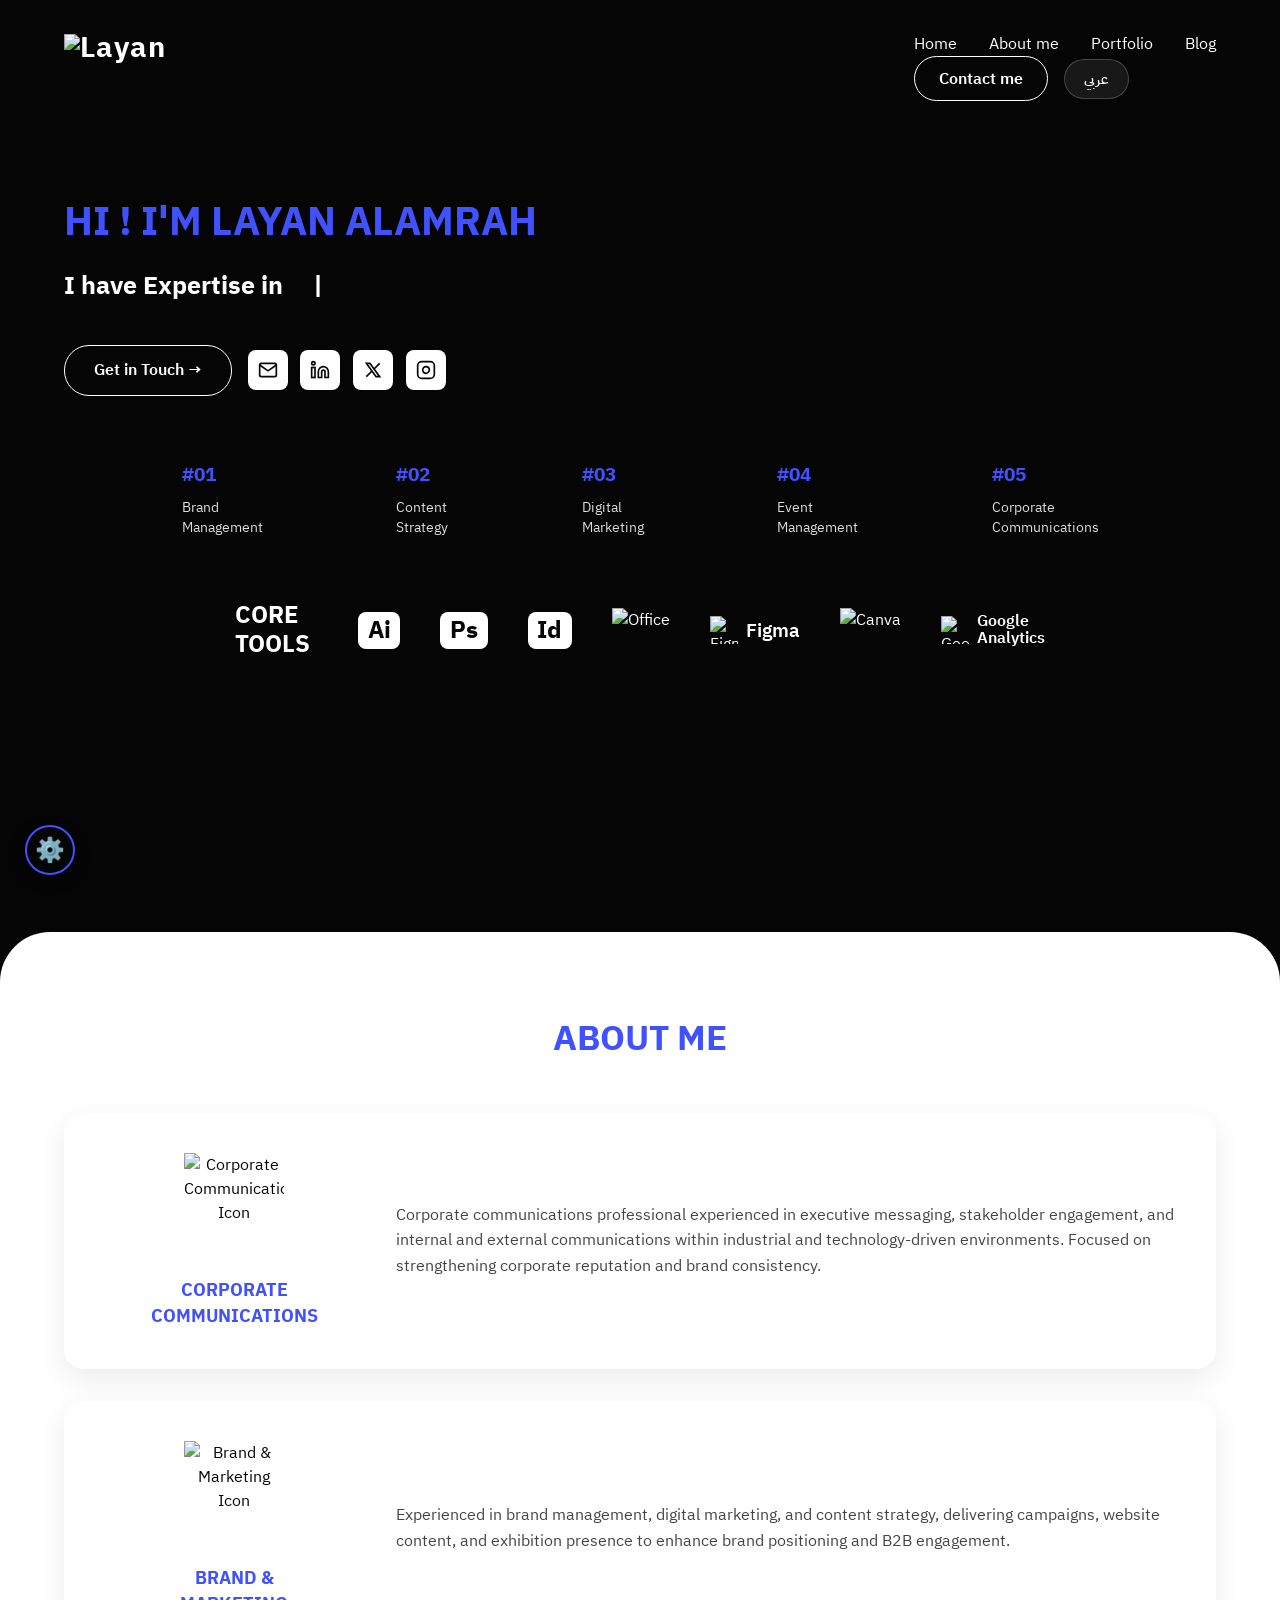
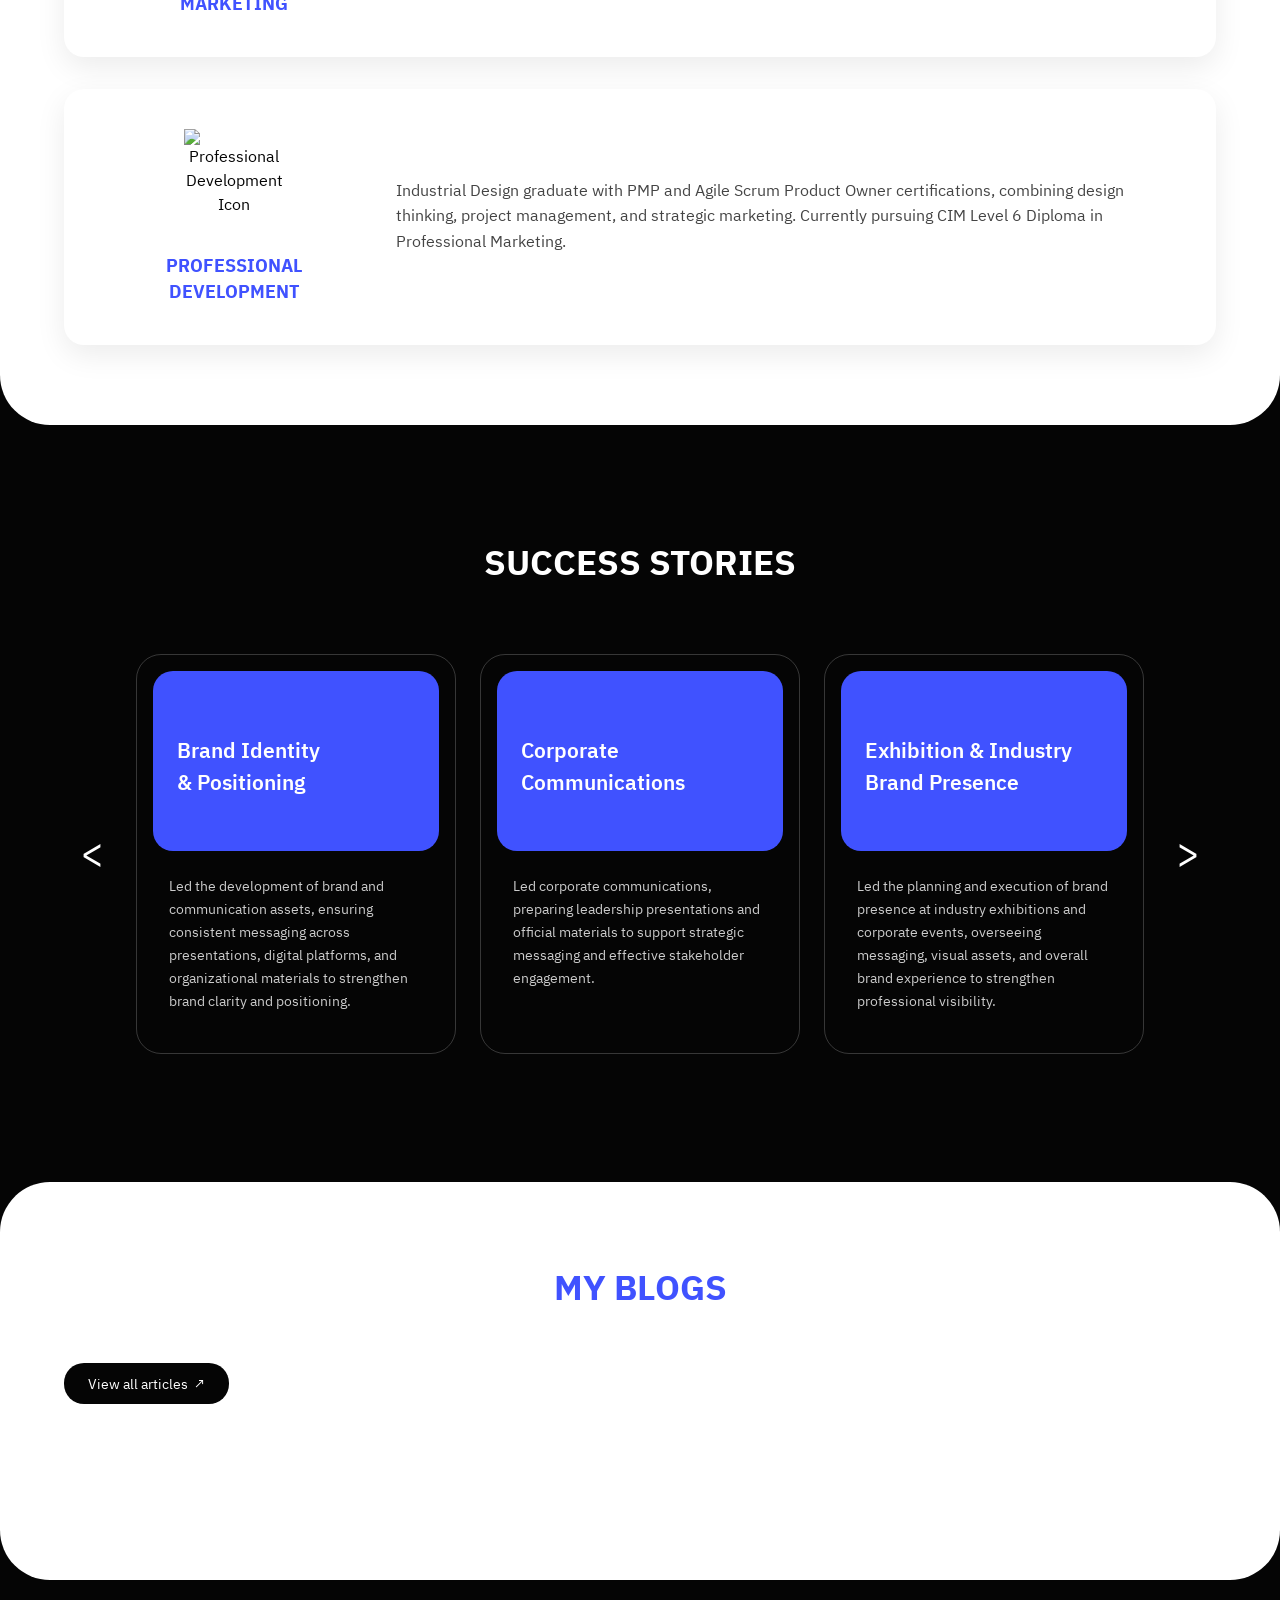
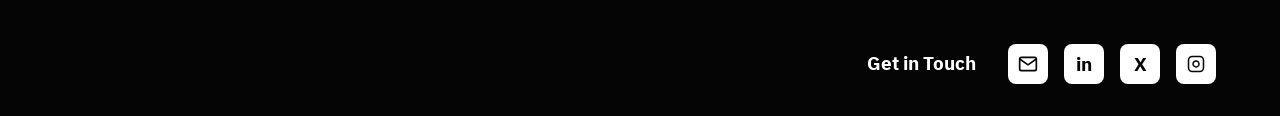
==== index.html @ c495eb36 "Refactor index.html for improved structure" ====
<!DOCTYPE html>
<html lang="en">

<head>
    <meta charset="UTF-8">
    <meta name="viewport" content="width=device-width, initial-scale=1.0">
    <title>Layan Alamrah - Portfolio</title>
    <link rel="stylesheet" href="style.css">
    <link href="https://fonts.googleapis.com/css2?family=IBM+Plex+Sans+Arabic:wght@300;400;500;600;700&display=swap" rel="stylesheet">
</head>

<body>

    <header>
        <div class="logo">
            <a href="#home">
                <img src="images/logo-removebg-preview.png" alt="Layan" class="header-logo">
            </a>
        </div>

        <div class="menu-toggle" id="mobile-menu">
            <span class="bar"></span>
            <span class="bar"></span>
            <span class="bar"></span>
        </div>

        <div class="nav-wrapper" id="nav-wrapper">
            <nav>
                <a href="#home" id="navHome">Home</a>
                <a href="#about" id="navAbout">About me</a>
                <a href="#portfolio" id="navPort">Portfolio</a>
                <a href="blog.html" id="navBlog">Blog</a>
            </nav>
            <div class="header-actions">
                <a href="#" class="btn-contact" id="navContact">Contact me</a>
                <button id="langToggle" class="btn-lang">عربي</button>
            </div>
        </div>
    </header>

    <section id="home" class="hero dark-section">
        <h1 class="accent-text" id="heroGreeting">HI ! I'M LAYAN ALAMRAH</h1>
        <h2 class="typewriter-h2">
            <span id="static-expertise" data-ar="لدي خبرة في " data-en="I have Expertise in ">I have Expertise in
            </span>
            <span id="typewriter" class="typing-text"></span><span class="cursor">|</span>
        </h2>

        <div class="hero-actions">
            <a href="javascript:void(0)" class="btn-outline dummy-btn">Get in Touch &rarr;</a>
            
            <div class="social-squares">
                <a href="#" class="social-icon" id="heroEmail" title="Email">
                    <svg width="20" height="20" viewBox="0 0 24 24" fill="none" stroke="currentColor" stroke-width="2"><path d="M4 4h16c1.1 0 2 .9 2 2v12c0 1.1-.9 2-2 2H4c-1.1 0-2-.9-2-2V6c0-1.1.9-2 2-2z"></path><polyline points="22,6 12,13 2,6"></polyline></svg>
                </a>
                <a href="#" target="_blank" class="social-icon" id="heroLinkedin" title="LinkedIn">
                    <svg width="20" height="20" viewBox="0 0 24 24" fill="none" stroke="currentColor" stroke-width="2"><path d="M16 8a6 6 0 0 1 6 6v7h-4v-7a2 2 0 0 0-2-2 2 2 0 0 0-2 2v7h-4v-7a6 6 0 0 1 6-6z"></path><rect x="2" y="9" width="4" height="12"></rect><circle cx="4" cy="4" r="2"></circle></svg>
                </a>
                <a href="#" target="_blank" class="social-icon" id="heroX" title="X">
                    <svg width="20" height="20" viewBox="0 0 24 24" fill="none" stroke="currentColor" stroke-width="2"><path d="M4 4l11.733 16h4.267l-11.733 -16z"></path><path d="M4 20l6.768 -6.768m2.46 -2.46l6.772 -6.772"></path></svg>
                </a>
                <a href="#" target="_blank" class="social-icon" id="heroInsta" title="Instagram">
                    <svg width="20" height="20" viewBox="0 0 24 24" fill="none" stroke="currentColor" stroke-width="2"><rect x="2" y="2" width="20" height="20" rx="5" ry="5"></rect><path d="M16 11.37A4 4 0 1 1 12.63 8 4 4 0 0 1 16 11.37z"></path><line x1="17.5" y1="6.5" x2="17.51" y2="6.5"></line></svg>
                </a>
            </div>
        </div>

        <div class="services-row" id="servicesRow">
            <div class="service-item"><span class="accent-text">#01</span><p>Brand<br>Management</p></div>
            <div class="service-item"><span class="accent-text">#02</span><p>Content<br>Strategy</p></div>
            <div class="service-item"><span class="accent-text">#03</span><p>Digital<br>Marketing</p></div>
            <div class="service-item"><span class="accent-text">#04</span><p>Event<br>Management</p></div>
            <div class="service-item"><span class="accent-text">#05</span><p>Corporate<br>Communications</p></div>
        </div>

        <div class="tools-row">
            <h3 id="toolsTitle">CORE<br>TOOLS</h3>
            <div class="tools-icons">
                <span class="tool-box">Ai</span>
                <span class="tool-box">Ps</span>
                <span class="tool-box">Id</span>
                <div class="tool-item"><img src="images/office-nobg.png" alt="Office" class="custom-tool-img"></div>
                <div class="tool-item">
                    <img src="https://cdn.simpleicons.org/figma/white" alt="Figma" class="tool-svg">
                    <span class="tool-text">Figma</span>
                </div>
                <div class="tool-item"><img src="images/canva-removebg-preview.png" alt="Canva" class="custom-tool-img"></div>
                <div class="tool-item">
                    <img src="https://cdn.simpleicons.org/googleanalytics/white" alt="Google Analytics" class="tool-svg">
                    <div class="stacked-text"><span>Google</span><span>Analytics</span></div>
                </div>
            </div>
        </div>
    </section>

    <section id="about" class="about light-section">
        <h2 class="section-title accent-text" id="aboutTitle">ABOUT ME</h2>
        <div class="about-container">
            <div class="about-card">
                <div class="about-left">
                    <img src="images/icon (2).png" alt="Corporate Communications Icon" class="about-icon">
                    <h3 class="accent-text">CORPORATE<br>COMMUNICATIONS</h3>
                </div>
                <div class="about-right">
                    <p>Corporate communications professional experienced in executive messaging, stakeholder engagement, and internal and external communications within industrial and technology-driven environments. Focused on strengthening corporate reputation and brand consistency.</p>
                </div>
            </div>

            <div class="about-card">
                <div class="about-left">
                    <img src="images/icon.png" alt="Brand & Marketing Icon" class="about-icon">
                    <h3 class="accent-text">BRAND &<br>MARKETING</h3>
                </div>
                <div class="about-right">
                    <p>Experienced in brand management, digital marketing, and content strategy, delivering campaigns, website content, and exhibition presence to enhance brand positioning and B2B engagement.</p>
                </div>
            </div>

            <div class="about-card">
                <div class="about-left">
                    <img src="images/icon (1).png" alt="Professional Development Icon" class="about-icon">
                    <h3 class="accent-text">PROFESSIONAL<br>DEVELOPMENT</h3>
                </div>
                <div class="about-right">
                    <p>Industrial Design graduate with PMP and Agile Scrum Product Owner certifications, combining design thinking, project management, and strategic marketing. Currently pursuing CIM Level 6 Diploma in Professional Marketing.</p>
                </div>
            </div>
        </div>
    </section>

    <section id="portfolio" class="success-stories dark-section">
        <h2 class="section-title text-white" id="successTitle">SUCCESS STORIES</h2>
        <div class="carousel-wrapper">
            <button class="carousel-btn prev-btn">&lt;</button>
            <div class="carousel-track" id="success-track">
                <div class="story-card">
                    <div class="story-top">Brand Identity<br>& Positioning</div>
                    <div class="story-bottom">Led the development of brand and communication assets, ensuring consistent messaging across presentations, digital platforms, and organizational materials to strengthen brand clarity and positioning.</div>
                </div>
                <div class="story-card">
                    <div class="story-top">Corporate<br>Communications</div>
                    <div class="story-bottom">Led corporate communications, preparing leadership presentations and official materials to support strategic messaging and effective stakeholder engagement.</div>
                </div>
                <div class="story-card">
                    <div class="story-top">Exhibition & Industry<br>Brand Presence</div>
                    <div class="story-bottom">Led the planning and execution of brand presence at industry exhibitions and corporate events, overseeing messaging, visual assets, and overall brand experience to strengthen professional visibility.</div>
                </div>
            </div>
            <button class="carousel-btn next-btn">&gt;</button>
        </div>
    </section>

    <section id="blog" class="blogs light-section">
        <h2 class="section-title accent-text" id="blogTitle">MY BLOGS</h2>
        <div class="blog-teaser" dir="auto">
            <a href="blog.html" class="blog-teaser-btn" id="blogTeaserBtn">View all articles &nbsp;↗</a>
        </div>
        <div class="blog-preview-grid" id="blogPreviewGrid"></div>
    </section>

    <footer id="contact" class="dark-section footer-section">
        <div class="footer-content">
            <h3 id="footerTitleText">Get in Touch</h3>
            <div class="footer-icons">
                <a href="#" class="icon footer-email-link" title="Email">
                    <svg width="20" height="20" viewBox="0 0 24 24" fill="none" stroke="currentColor" stroke-width="2"><path d="M4 4h16c1.1 0 2 .9 2 2v12c0 1.1-.9 2-2 2H4c-1.1 0-2-.9-2-2V6c0-1.1.9-2 2-2z"></path><polyline points="22,6 12,13 2,6"></polyline></svg>
                </a>
                <a href="#" target="_blank" class="icon footer-linkedin-link" title="LinkedIn">in</a>
                <a href="#" target="_blank" class="icon footer-x-link" title="X">X</a>
                <a href="#" target="_blank" class="icon footer-insta-link" title="Instagram">
                    <svg width="18" height="18" viewBox="0 0 24 24" fill="none" stroke="currentColor" stroke-width="2"><rect x="2" y="2" width="20" height="20" rx="5" ry="5"></rect><path d="M16 11.37A4 4 0 1 1 12.63 8 4 4 0 0 1 16 11.37z"></path><line x1="17.5" y1="6.5" x2="17.51" y2="6.5"></line></svg>
                </a>
            </div>
        </div>
    </footer>

    <a href="Admin.html" class="admin-gear" title="الدخول للوحة التحكم">⚙️</a>

    <script type="module" src="script.js"></script>
</body>
</html>
---- style.css ----
/* =========================================
   1. المتغيرات والأساسيات (Global Styles)
   ========================================= */
:root {
    --bg-black: #050505;
    --accent-blue: #4052FF;
    --text-white: #FFFFFF;
    --bg-white: #FFFFFF;
    --card-shadow: 0 10px 30px rgba(0, 0, 0, 0.08);
}

* {
    margin: 0;
    padding: 0;
    box-sizing: border-box;
    font-family: 'IBM Plex Sans Arabic', sans-serif;
}

body {
    background-color: var(--bg-black);
    color: var(--text-white);
    overflow-x: hidden;
}

a {
    text-decoration: none;
    color: inherit;
}

/* تنسيقات عامة للنصوص والأقسام */
.accent-text { color: var(--accent-blue); }
.text-white { color: var(--text-white); }

.section-title {
    text-align: center;
    font-size: 2.2rem;
    font-weight: 800;
    margin-bottom: 3rem;
    text-transform: uppercase;
}

.light-section {
    background-color: var(--bg-white);
    color: var(--bg-black);
    border-radius: 50px;
    padding: 5rem 5%;
    margin: 2rem 0;
}

.dark-section {
    background-color: var(--bg-black);
}

/* =========================================
   2. الهيدر والقائمة العلوية (Header & Nav)
   ========================================= */
header {
    position: absolute !important;
    top: 0 !important;
    left: 0 !important;
    width: 100% !important;
    display: flex;
    justify-content: space-between;
    align-items: center;
    padding: 2rem 5%;
    z-index: 9999 !important;
    background: transparent !important;
}

.logo {
    font-size: 1.8rem;
    font-weight: 900;
    line-height: 1;
    letter-spacing: 1px;
}

.logo span {
    font-size: 0.6rem;
    font-weight: 400;
    letter-spacing: 2px;
}

.header-logo {
    height: 50px;
    width: auto;
    display: block;
}

nav { display: flex; gap: 2rem; }
nav a { font-size: 1rem; transition: color 0.3s; }
nav a:hover { color: var(--accent-blue); }

.header-actions {
    display: flex;
    gap: 1rem;
    align-items: center;
}

/* أزرار الهيدر */
.btn-contact {
    border: 1.5px solid var(--text-white);
    padding: 0.6rem 1.5rem;
    border-radius: 25px;
    font-weight: 600;
    transition: 0.3s;
}
.btn-contact:hover {
    background: var(--text-white);
    color: var(--bg-black);
}

.btn-lang {
    display: flex;
    align-items: center;
    gap: 8px;
    background: rgba(255, 255, 255, 0.08);
    color: #ffffff !important; 
    border: 1px solid rgba(255, 255, 255, 0.2);
    padding: 0.5rem 1.2rem;
    border-radius: 30px;
    cursor: pointer;
    font-weight: 600;
    font-size: 0.9rem;
    transition: all 0.3s ease;
    backdrop-filter: blur(5px);
}
.btn-lang:hover {
    background: #ffffff;
    color: #000000 !important;
    border-color: #ffffff;
    transform: translateY(-2px);
    box-shadow: 0 8px 20px rgba(255, 255, 255, 0.15);
}
.btn-lang:hover svg { transform: rotate(90deg); }

/* =========================================
   3. القسم الرئيسي (Hero Section)
   ========================================= */
.hero.dark-section {
    background: linear-gradient(rgba(5, 5, 5, 0.30), rgba(5, 5, 5, 0.98)), url('https://ijn12hoh65.ufs.sh/f/gCdr8Ko1IyUJaWJ3TLkXPIJ5uHrcU0ZMVSRbsBytFgwYviTq') !important;
    background-size: cover !important; 
    background-position: center top !important; 
    background-attachment: fixed !important; 
    padding: 12rem 5% 5rem; 
    min-height: 100vh; 
}

.hero h1, .hero h2, .hero-actions, .services-row, .tools-row {
    position: relative;
    z-index: 2;
}

.hero h1 {
    font-size: 2.5rem;
    font-weight: 800;
    margin-bottom: 0.5rem;
}

.hero h2 {
    font-size: 2.2rem;
    font-weight: 800;
    line-height: 1.3;
    margin-bottom: 2rem;
}

.hero-actions {
    display: flex;
    align-items: center;
    gap: 1rem;
    margin-bottom: 4rem;
}

/* أزرار Hero */
.btn-outline {
    border: 1.5px solid var(--text-white);
    padding: 0.8rem 1.8rem;
    border-radius: 25px;
    font-weight: 600;
}
.dummy-btn {
    cursor: default;
    pointer-events: none; /* لمنع الضغط عليه كلياً */
}

/* أيقونات التواصل المربعة */
.social-squares {
    display: flex;
    gap: 0.8rem;
}

.social-icon {
    width: 40px;
    height: 40px;
    background-color: var(--text-white);
    color: var(--bg-black);
    border-radius: 8px;
    display: flex;
    align-items: center;
    justify-content: center;
    transition: all 0.3s ease;
}

.social-icon:hover {
    background-color: var(--accent-blue);
    color: var(--text-white);
    transform: translateY(-4px); 
    box-shadow: 0 10px 20px rgba(64, 82, 255, 0.3);
}

/* =========================================
   4. الخدمات والأدوات (Services & Tools)
   ========================================= */
.services-row {
    display: flex;
    justify-content: space-evenly;
    align-items: center;
    gap: 1rem;
    margin-bottom: 4rem;
    flex-wrap: wrap;
}

.service-item span {
    font-weight: 800;
    font-size: 1.2rem;
    display: block;
    margin-bottom: 0.5rem;
}

.service-item p {
    font-size: 0.9rem;
    line-height: 1.4;
    color: #ddd;
}

.tools-row {
    display: flex;
    align-items: center;
    justify-content: center;
    gap: 3rem;
    flex-wrap: wrap;
    margin: 4rem auto;
}

.tools-row h3 {
    font-size: 1.5rem;
    line-height: 1.2;
    color: var(--text-white);
}

.tools-icons {
    display: flex;
    align-items: center;
    justify-content: center;
    gap: 2.5rem;
    flex-wrap: wrap;
    max-width: 1000px;
}

.tool-box {
    background: var(--text-white);
    color: var(--bg-black);
    font-weight: 900;
    font-size: 1.5rem;
    padding: 0.4rem 0.6rem;
    border-radius: 8px;
    line-height: 1;
}

.tool-item {
    display: flex;
    align-items: center;
    gap: 0.5rem;
}

.tool-svg { width: 28px; height: 28px; }
.tool-text { font-size: 1.2rem; font-weight: 600; color: var(--text-white); }
.stacked-text {
    display: flex;
    flex-direction: column;
    line-height: 1.1;
    font-size: 1rem;
    font-weight: 600;
    color: var(--text-white);
}

.custom-tool-img {
    height: 45px;
    width: auto;
    object-fit: contain;
    mix-blend-mode: screen;
}

/* =========================================
   5. قسم About Me
   ========================================= */
.about-container {
    display: flex;
    flex-direction: column;
    gap: 2rem;
}

.about-card {
    display: flex;
    background: #ffffff;
    border-radius: 20px;
    padding: 2.5rem;
    box-shadow: var(--card-shadow);
    align-items: center;
    gap: 2rem;
}

.about-left {
    width: 25%;
    display: flex;
    flex-direction: column;
    align-items: center;
    justify-content: center;
    min-width: 200px;
    text-align: center;
}

.about-icon {
    width: 100px;
    height: 100px;
    object-fit: contain;
    margin-bottom: 1.5rem;
}

.about-left h3 {
    font-size: 1.1rem;
    font-weight: 800;
}

.about-right {
    width: 75%;
    font-size: 1rem;
    color: #444;
    line-height: 1.6;
}

/* =========================================
   6. قصص النجاح (Portfolio Carousel)
   ========================================= */
.success-stories { padding: 5rem 5%; }

.carousel-wrapper {
    display: flex;
    align-items: center;
    position: relative;
}

.carousel-track {
    display: flex;
    gap: 1.5rem;
    overflow-x: auto;
    scroll-behavior: smooth;
    padding: 1rem;
    scrollbar-width: none;
    width: 100%;
}
.carousel-track::-webkit-scrollbar { display: none; }

.carousel-btn {
    background: none;
    border: none;
    font-size: 2.5rem;
    color: var(--text-white);
    cursor: pointer;
    padding: 0 1rem;
    z-index: 10;
}

.story-card {
    min-width: 320px;
    background: transparent;
    border: 1px solid rgba(255, 255, 255, 0.2);
    border-radius: 25px;
    padding: 1rem;
    display: flex;
    flex-direction: column;
}

.story-top {
    background: var(--accent-blue);
    color: var(--text-white);
    border-radius: 20px;
    padding: 4rem 1.5rem 2rem 1.5rem;
    font-size: 1.3rem;
    font-weight: 600;
    min-height: 180px;
}

.story-bottom {
    padding: 1.5rem 1rem;
    color: #ccc;
    font-size: 0.9rem;
    line-height: 1.6;
}

/* =========================================
   7. المدونة (Blog Preview)
   ========================================= */
.blog-teaser {
    display: flex;
    justify-content: space-between;
    align-items: center;
    margin-bottom: 2rem;
    flex-wrap: wrap;
    gap: 1rem;
}
.blog-teaser-btn {
    background: var(--bg-black);
    color: var(--text-white);
    padding: 0.6rem 1.5rem;
    border-radius: 20px;
    font-size: 0.9rem;
}

.blog-preview-grid {
    display: flex;
    gap: 1.5rem;
    overflow-x: auto;
    scroll-behavior: smooth;
    padding: 2rem 1rem;
    scrollbar-width: none;
    width: 100%;
    margin-top: 2rem;
}
.blog-preview-grid::-webkit-scrollbar { display: none; }

.blog-card {
    width: 320px;
    background: #FFFFFF;
    border-radius: 35px; 
    padding: 25px;
    position: relative;
    overflow: hidden; 
    box-shadow: 0 15px 40px rgba(0,0,0,0.05);
    text-align: center;
    border: 1px solid #f0f0f0;
}

.blog-visual-area {
    position: relative;
    height: 160px;
    display: flex;
    align-items: center;
    justify-content: center;
    margin-bottom: 20px;
}

.brain-img {
    width: 250px; 
    position: relative;
    z-index: 2;
    filter: drop-shadow(0 10px 15px rgba(0,0,0,0.1));
}

.study-text {
    font-size: 0.85rem;
    color: #666;
    margin-bottom: 8px;
}
.highlight-percent {
    font-size: 1.8rem;
    font-weight: 800;
    color: #4CAF50; 
    margin-bottom: 5px;
}

/* =========================================
   8. الفوتر وزر الأدمين (Footer & Admin)
   ========================================= */
.footer-section { padding: 2rem 5%; }

.footer-content {
    display: flex;
    justify-content: flex-end;
    align-items: center;
    gap: 2rem;
}

.footer-icons { display: flex; gap: 1rem; }

.footer-icons .icon {
    width: 40px;
    height: 40px;
    background: var(--text-white);
    color: var(--bg-black);
    border-radius: 8px;
    display: flex;
    align-items: center;
    justify-content: center;
    font-weight: bold;
    font-size: 1.2rem;
    transition: transform 0.3s ease, background 0.3s ease, color 0.3s ease;
}

.footer-icons .icon:hover {
    transform: translateY(-4px);
    background: var(--accent-blue);
    color: var(--text-white);
}

/* زر الأدمين العائم */
.admin-gear {
    position: fixed;
    bottom: 25px;
    left: 25px;
    background: var(--bg-black);
    color: var(--text-white);
    width: 50px;
    height: 50px;
    border-radius: 50%;
    display: flex;
    align-items: center;
    justify-content: center;
    font-size: 1.5rem;
    box-shadow: 0 5px 15px rgba(0,0,0,0.3);
    z-index: 1000;
    border: 2px solid var(--accent-blue);
    transition: all 0.3s ease;
}
.admin-gear:hover {
    transform: scale(1.1) rotate(45deg);
    background: var(--accent-blue);
}

/* =========================================
   9. التجاوب مع الشاشات (Responsive)
   ========================================= */
@media (max-width: 900px) {
    header, .footer-content {
        flex-direction: column;
        gap: 1rem;
        align-items: center;
    }
    .about-card {
        flex-direction: column;
        text-align: center;
    }
    .about-left, .about-right { width: 100%; }
    .services-row, .tools-row { justify-content: center; }
}

@media (min-width: 1024px) {
    .header-logo { height: 65px; }
}

/* --- إعدادات تأثير الآلة الكاتبة --- */
.typewriter-h2 {
    font-size: 25px !important;
    display: inline-flex;
    flex-wrap: wrap;
    align-items: center;
    justify-content: center;
    gap: 15px; /* مسافة بين النص الثابت والمتحرك */
    padding: 10px 0;
}

/* لون الكلمات اللي تتغير (أزرق ليان) */
.typing-text {
    color: var(--blue);
    font-weight: bold;
}

/* مؤشر الكتابة اللي يطفي ويشتغل */
.cursor {
    display: inline-block;
    color: var(--text-white);
    animation: blink 0.75s step-end infinite;
}

@keyframes blink {
    from, to { opacity: 1; }
    50% { opacity: 0; }
}
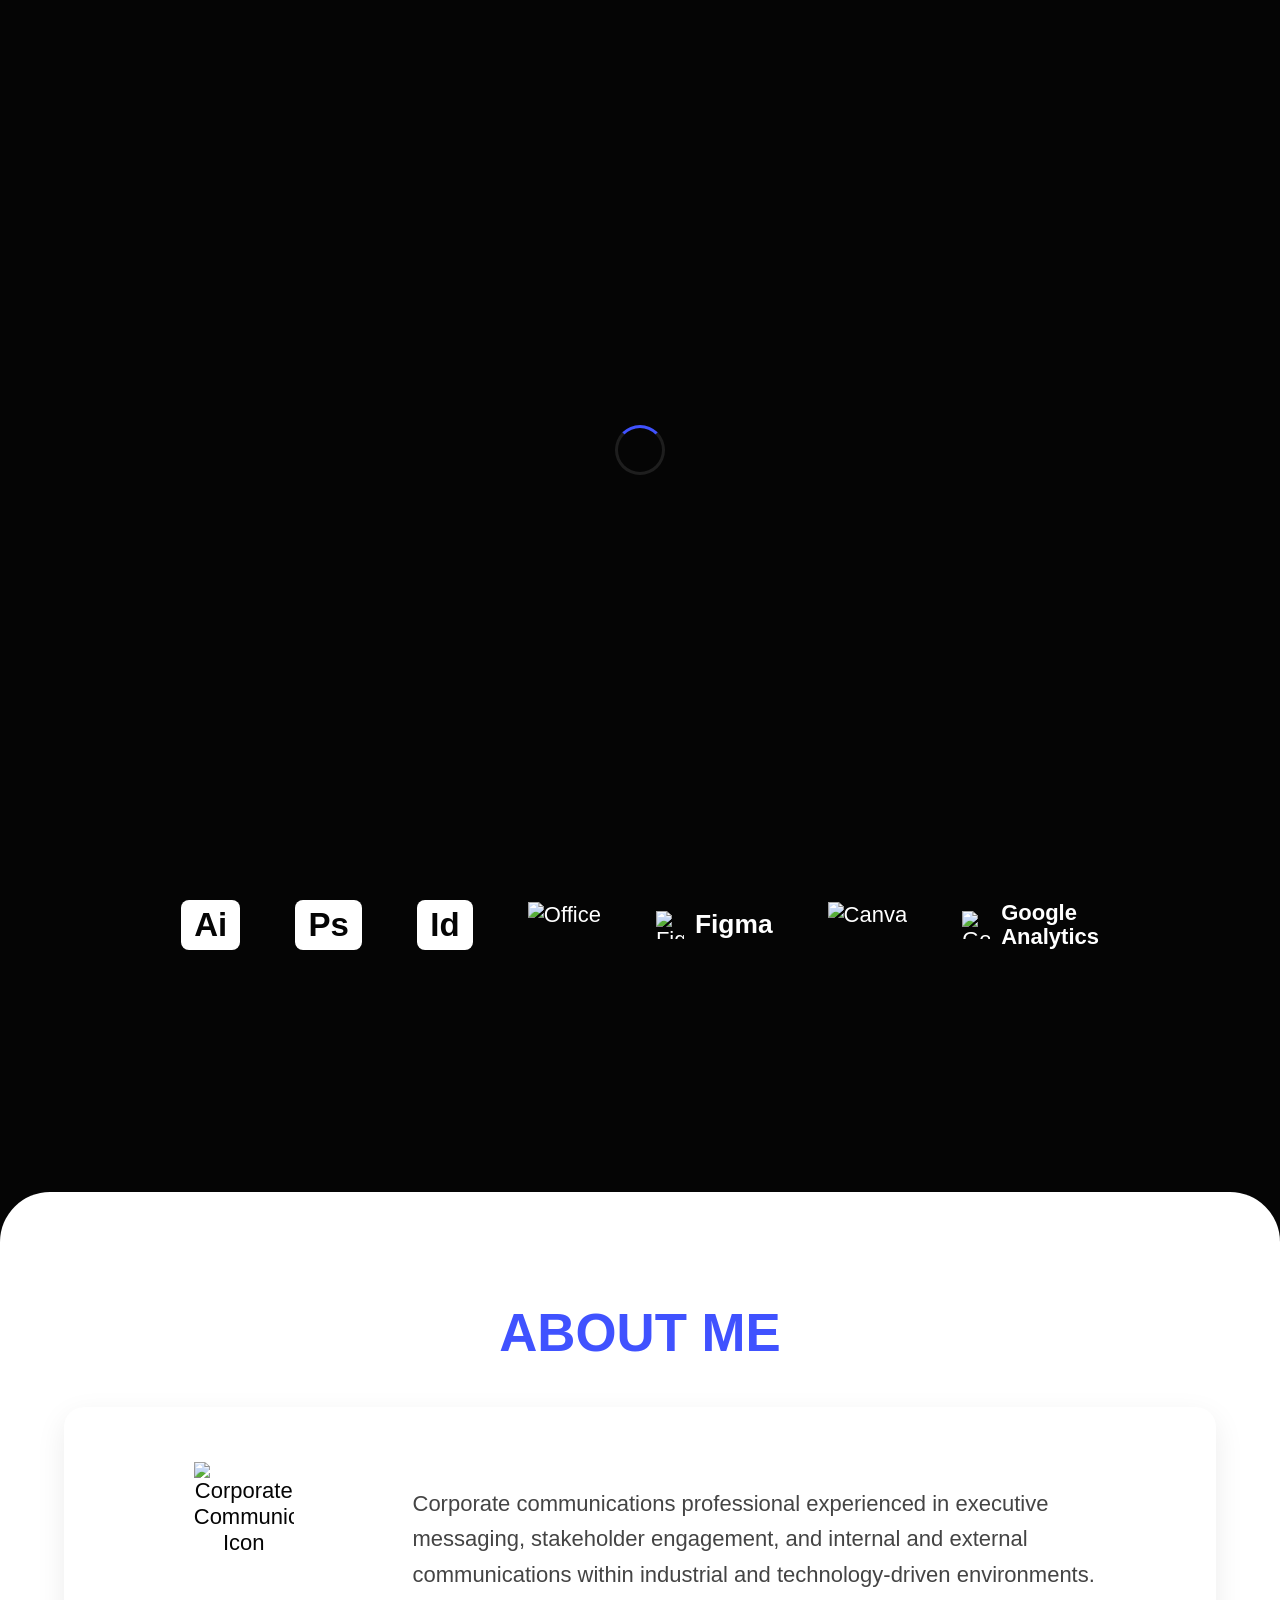
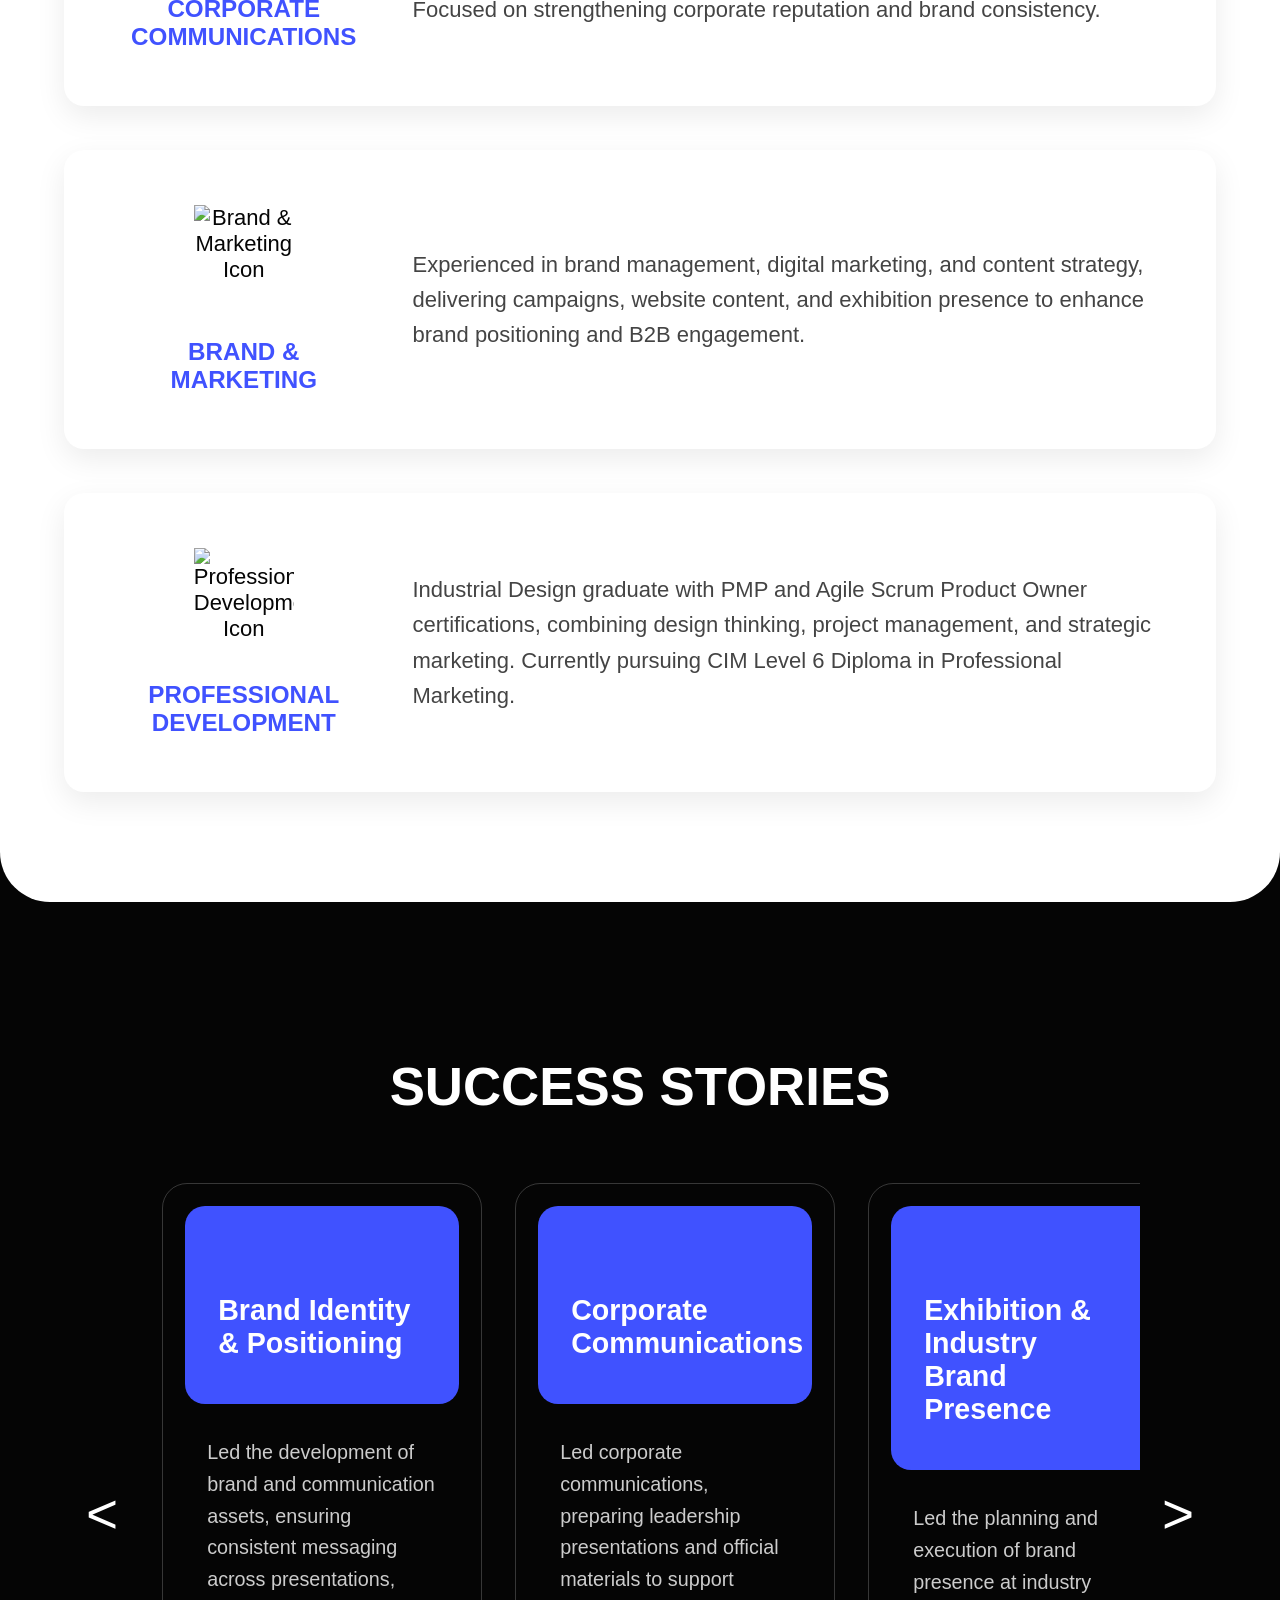
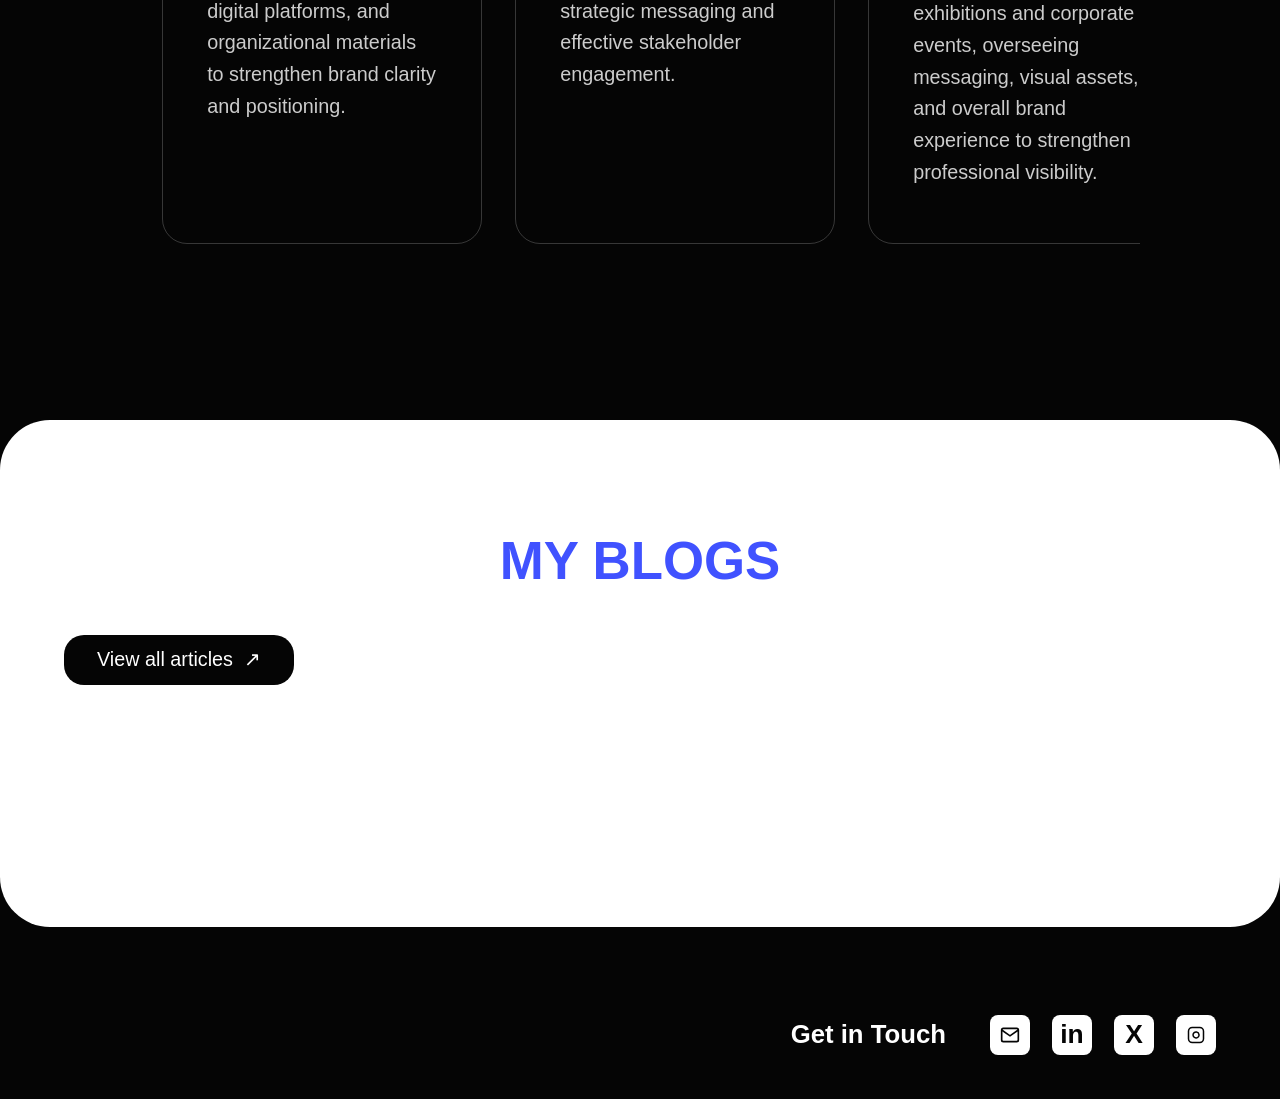
==== commit 46f4f7a2: "Add files via upload" ====
--- a/index.html
+++ b/index.html
@@ -4,12 +4,16 @@
 <head>
     <meta charset="UTF-8">
     <meta name="viewport" content="width=device-width, initial-scale=1.0">
-    <title>Layan Alamrah - Portfolio</title>
+    <title>Layan Alamrah</title>
     <link rel="stylesheet" href="style.css">
-    <link href="https://fonts.googleapis.com/css2?family=IBM+Plex+Sans+Arabic:wght@300;400;500;600;700&display=swap" rel="stylesheet">
+    <link href="https://fonts.googleapis.com/css2?family=IBM+Plex+Sans+Arabic:wght@300;400;500;600;700&display=swap"
+        rel="stylesheet">
 </head>
 
 <body>
+    <div id="site-preloader">
+        <div class="spinner"></div>
+    </div>
 
     <header>
         <div class="logo">
@@ -48,47 +52,84 @@
 
         <div class="hero-actions">
             <a href="javascript:void(0)" class="btn-outline dummy-btn">Get in Touch &rarr;</a>
-            
+
             <div class="social-squares">
                 <a href="#" class="social-icon" id="heroEmail" title="Email">
-                    <svg width="20" height="20" viewBox="0 0 24 24" fill="none" stroke="currentColor" stroke-width="2"><path d="M4 4h16c1.1 0 2 .9 2 2v12c0 1.1-.9 2-2 2H4c-1.1 0-2-.9-2-2V6c0-1.1.9-2 2-2z"></path><polyline points="22,6 12,13 2,6"></polyline></svg>
+                    <svg width="20" height="20" viewBox="0 0 24 24" fill="none" stroke="currentColor" stroke-width="2">
+                        <path d="M4 4h16c1.1 0 2 .9 2 2v12c0 1.1-.9 2-2 2H4c-1.1 0-2-.9-2-2V6c0-1.1.9-2 2-2z"></path>
+                        <polyline points="22,6 12,13 2,6"></polyline>
+                    </svg>
                 </a>
                 <a href="#" target="_blank" class="social-icon" id="heroLinkedin" title="LinkedIn">
-                    <svg width="20" height="20" viewBox="0 0 24 24" fill="none" stroke="currentColor" stroke-width="2"><path d="M16 8a6 6 0 0 1 6 6v7h-4v-7a2 2 0 0 0-2-2 2 2 0 0 0-2 2v7h-4v-7a6 6 0 0 1 6-6z"></path><rect x="2" y="9" width="4" height="12"></rect><circle cx="4" cy="4" r="2"></circle></svg>
+                    <svg width="20" height="20" viewBox="0 0 24 24" fill="none" stroke="currentColor" stroke-width="2">
+                        <path d="M16 8a6 6 0 0 1 6 6v7h-4v-7a2 2 0 0 0-2-2 2 2 0 0 0-2 2v7h-4v-7a6 6 0 0 1 6-6z"></path>
+                        <rect x="2" y="9" width="4" height="12"></rect>
+                        <circle cx="4" cy="4" r="2"></circle>
+                    </svg>
                 </a>
                 <a href="#" target="_blank" class="social-icon" id="heroX" title="X">
-                    <svg width="20" height="20" viewBox="0 0 24 24" fill="none" stroke="currentColor" stroke-width="2"><path d="M4 4l11.733 16h4.267l-11.733 -16z"></path><path d="M4 20l6.768 -6.768m2.46 -2.46l6.772 -6.772"></path></svg>
+                    <svg width="20" height="20" viewBox="0 0 24 24" fill="none" stroke="currentColor" stroke-width="2">
+                        <path d="M4 4l11.733 16h4.267l-11.733 -16z"></path>
+                        <path d="M4 20l6.768 -6.768m2.46 -2.46l6.772 -6.772"></path>
+                    </svg>
                 </a>
                 <a href="#" target="_blank" class="social-icon" id="heroInsta" title="Instagram">
-                    <svg width="20" height="20" viewBox="0 0 24 24" fill="none" stroke="currentColor" stroke-width="2"><rect x="2" y="2" width="20" height="20" rx="5" ry="5"></rect><path d="M16 11.37A4 4 0 1 1 12.63 8 4 4 0 0 1 16 11.37z"></path><line x1="17.5" y1="6.5" x2="17.51" y2="6.5"></line></svg>
+                    <svg width="20" height="20" viewBox="0 0 24 24" fill="none" stroke="currentColor" stroke-width="2">
+                        <rect x="2" y="2" width="20" height="20" rx="5" ry="5"></rect>
+                        <path d="M16 11.37A4 4 0 1 1 12.63 8 4 4 0 0 1 16 11.37z"></path>
+                        <line x1="17.5" y1="6.5" x2="17.51" y2="6.5"></line>
+                    </svg>
                 </a>
             </div>
         </div>
 
         <div class="services-row" id="servicesRow">
-            <div class="service-item"><span class="accent-text">#01</span><p>Brand<br>Management</p></div>
-            <div class="service-item"><span class="accent-text">#02</span><p>Content<br>Strategy</p></div>
-            <div class="service-item"><span class="accent-text">#03</span><p>Digital<br>Marketing</p></div>
-            <div class="service-item"><span class="accent-text">#04</span><p>Event<br>Management</p></div>
-            <div class="service-item"><span class="accent-text">#05</span><p>Corporate<br>Communications</p></div>
+            <div class="service-item"><span class="accent-text">#01</span>
+                <p>Brand<br>Management</p>
+            </div>
+            <div class="service-item"><span class="accent-text">#02</span>
+                <p>Content<br>Strategy</p>
+            </div>
+            <div class="service-item"><span class="accent-text">#03</span>
+                <p>Digital<br>Marketing</p>
+            </div>
+            <div class="service-item"><span class="accent-text">#04</span>
+                <p>Event<br>Management</p>
+            </div>
+            <div class="service-item"><span class="accent-text">#05</span>
+                <p>Corporate<br>Communications</p>
+            </div>
         </div>
 
         <div class="tools-row">
-            <h3 id="toolsTitle">CORE<br>TOOLS</h3>
-            <div class="tools-icons">
-                <span class="tool-box">Ai</span>
-                <span class="tool-box">Ps</span>
-                <span class="tool-box">Id</span>
-                <div class="tool-item"><img src="images/office-nobg.png" alt="Office" class="custom-tool-img"></div>
-                <div class="tool-item">
-                    <img src="https://cdn.simpleicons.org/figma/white" alt="Figma" class="tool-svg">
-                    <span class="tool-text">Figma</span>
-                </div>
-                <div class="tool-item"><img src="images/canva-removebg-preview.png" alt="Canva" class="custom-tool-img"></div>
-                <div class="tool-item">
-                    <img src="https://cdn.simpleicons.org/googleanalytics/white" alt="Google Analytics" class="tool-svg">
-                    <div class="stacked-text"><span>Google</span><span>Analytics</span></div>
-                </div>
+            <h3 id="toolsTitle">CORE TOOLS</h3>
+
+            <div class="tools-slider-container">
+
+                <button class="scroll-arrow"
+                    onclick="document.getElementById('toolsScroll').scrollBy({left: -150, behavior: 'smooth'})">❮</button>
+
+                <div class="tools-icons" id="toolsScroll">
+                    <span class="tool-box">Ai</span>
+                    <span class="tool-box">Ps</span>
+                    <span class="tool-box">Id</span>
+                    <div class="tool-item"><img src="images/office-nobg.png" alt="Office" class="custom-tool-img"></div>
+                    <div class="tool-item">
+                        <img src="https://cdn.simpleicons.org/figma/white" alt="Figma" class="tool-svg">
+                        <span class="tool-text">Figma</span>
+                    </div>
+                    <div class="tool-item"><img src="images/canva-removebg-preview.png" alt="Canva"
+                            class="custom-tool-img"></div>
+                    <div class="tool-item">
+                        <img src="https://cdn.simpleicons.org/googleanalytics/white" alt="Google Analytics"
+                            class="tool-svg">
+                        <div class="stacked-text"><span>Google</span><span>Analytics</span></div>
+                    </div>
+                </div>
+
+                <button class="scroll-arrow"
+                    onclick="document.getElementById('toolsScroll').scrollBy({left: 150, behavior: 'smooth'})">❯</button>
+
             </div>
         </div>
     </section>
@@ -102,7 +143,9 @@
                     <h3 class="accent-text">CORPORATE<br>COMMUNICATIONS</h3>
                 </div>
                 <div class="about-right">
-                    <p>Corporate communications professional experienced in executive messaging, stakeholder engagement, and internal and external communications within industrial and technology-driven environments. Focused on strengthening corporate reputation and brand consistency.</p>
+                    <p>Corporate communications professional experienced in executive messaging, stakeholder engagement,
+                        and internal and external communications within industrial and technology-driven environments.
+                        Focused on strengthening corporate reputation and brand consistency.</p>
                 </div>
             </div>
 
@@ -112,7 +155,8 @@
                     <h3 class="accent-text">BRAND &<br>MARKETING</h3>
                 </div>
                 <div class="about-right">
-                    <p>Experienced in brand management, digital marketing, and content strategy, delivering campaigns, website content, and exhibition presence to enhance brand positioning and B2B engagement.</p>
+                    <p>Experienced in brand management, digital marketing, and content strategy, delivering campaigns,
+                        website content, and exhibition presence to enhance brand positioning and B2B engagement.</p>
                 </div>
             </div>
 
@@ -122,7 +166,9 @@
                     <h3 class="accent-text">PROFESSIONAL<br>DEVELOPMENT</h3>
                 </div>
                 <div class="about-right">
-                    <p>Industrial Design graduate with PMP and Agile Scrum Product Owner certifications, combining design thinking, project management, and strategic marketing. Currently pursuing CIM Level 6 Diploma in Professional Marketing.</p>
+                    <p>Industrial Design graduate with PMP and Agile Scrum Product Owner certifications, combining
+                        design thinking, project management, and strategic marketing. Currently pursuing CIM Level 6
+                        Diploma in Professional Marketing.</p>
                 </div>
             </div>
         </div>
@@ -135,15 +181,20 @@
             <div class="carousel-track" id="success-track">
                 <div class="story-card">
                     <div class="story-top">Brand Identity<br>& Positioning</div>
-                    <div class="story-bottom">Led the development of brand and communication assets, ensuring consistent messaging across presentations, digital platforms, and organizational materials to strengthen brand clarity and positioning.</div>
+                    <div class="story-bottom">Led the development of brand and communication assets, ensuring consistent
+                        messaging across presentations, digital platforms, and organizational materials to strengthen
+                        brand clarity and positioning.</div>
                 </div>
                 <div class="story-card">
                     <div class="story-top">Corporate<br>Communications</div>
-                    <div class="story-bottom">Led corporate communications, preparing leadership presentations and official materials to support strategic messaging and effective stakeholder engagement.</div>
+                    <div class="story-bottom">Led corporate communications, preparing leadership presentations and
+                        official materials to support strategic messaging and effective stakeholder engagement.</div>
                 </div>
                 <div class="story-card">
                     <div class="story-top">Exhibition & Industry<br>Brand Presence</div>
-                    <div class="story-bottom">Led the planning and execution of brand presence at industry exhibitions and corporate events, overseeing messaging, visual assets, and overall brand experience to strengthen professional visibility.</div>
+                    <div class="story-bottom">Led the planning and execution of brand presence at industry exhibitions
+                        and corporate events, overseeing messaging, visual assets, and overall brand experience to
+                        strengthen professional visibility.</div>
                 </div>
             </div>
             <button class="carousel-btn next-btn">&gt;</button>
@@ -163,12 +214,19 @@
             <h3 id="footerTitleText">Get in Touch</h3>
             <div class="footer-icons">
                 <a href="#" class="icon footer-email-link" title="Email">
-                    <svg width="20" height="20" viewBox="0 0 24 24" fill="none" stroke="currentColor" stroke-width="2"><path d="M4 4h16c1.1 0 2 .9 2 2v12c0 1.1-.9 2-2 2H4c-1.1 0-2-.9-2-2V6c0-1.1.9-2 2-2z"></path><polyline points="22,6 12,13 2,6"></polyline></svg>
+                    <svg width="20" height="20" viewBox="0 0 24 24" fill="none" stroke="currentColor" stroke-width="2">
+                        <path d="M4 4h16c1.1 0 2 .9 2 2v12c0 1.1-.9 2-2 2H4c-1.1 0-2-.9-2-2V6c0-1.1.9-2 2-2z"></path>
+                        <polyline points="22,6 12,13 2,6"></polyline>
+                    </svg>
                 </a>
                 <a href="#" target="_blank" class="icon footer-linkedin-link" title="LinkedIn">in</a>
                 <a href="#" target="_blank" class="icon footer-x-link" title="X">X</a>
                 <a href="#" target="_blank" class="icon footer-insta-link" title="Instagram">
-                    <svg width="18" height="18" viewBox="0 0 24 24" fill="none" stroke="currentColor" stroke-width="2"><rect x="2" y="2" width="20" height="20" rx="5" ry="5"></rect><path d="M16 11.37A4 4 0 1 1 12.63 8 4 4 0 0 1 16 11.37z"></path><line x1="17.5" y1="6.5" x2="17.51" y2="6.5"></line></svg>
+                    <svg width="18" height="18" viewBox="0 0 24 24" fill="none" stroke="currentColor" stroke-width="2">
+                        <rect x="2" y="2" width="20" height="20" rx="5" ry="5"></rect>
+                        <path d="M16 11.37A4 4 0 1 1 12.63 8 4 4 0 0 1 16 11.37z"></path>
+                        <line x1="17.5" y1="6.5" x2="17.51" y2="6.5"></line>
+                    </svg>
                 </a>
             </div>
         </div>
@@ -178,4 +236,5 @@
 
     <script type="module" src="script.js"></script>
 </body>
-</html>
+
+</html>
--- a/style.css
+++ b/style.css
@@ -1,3 +1,23 @@
+/* =========================================
+   1. استيراد خط أرا حماة (Ara Hamah)
+   ========================================= */
+@font-face {
+    font-family: 'Ara Hamah';
+    src: url('fonts/Ara Hamah 1964 R Regular.otf') format('opentype');
+    font-weight: normal;
+    /* الوزن العادي */
+    font-style: normal;
+}
+
+@font-face {
+    font-family: 'Ara Hamah';
+    /* كتبنا اسم الملف مطابق 100% للموجود في المجلد عندك */
+    src: url('fonts/AraHamah1964B-Bold.ttf') format('truetype');
+    font-weight: bold;
+    /* الوزن البولد */
+    font-style: normal;
+}
+
 /* =========================================
    1. المتغيرات والأساسيات (Global Styles)
    ========================================= */
@@ -13,7 +33,11 @@
     margin: 0;
     padding: 0;
     box-sizing: border-box;
-    font-family: 'IBM Plex Sans Arabic', sans-serif;
+    font-family: 'Ara Hamah', sans-serif !important;
+}
+
+html {
+    font-size: 22px !important;
 }
 
 body {
@@ -28,13 +52,18 @@
 }
 
 /* تنسيقات عامة للنصوص والأقسام */
-.accent-text { color: var(--accent-blue); }
-.text-white { color: var(--text-white); }
+.accent-text {
+    color: var(--accent-blue);
+}
+
+.text-white {
+    color: var(--text-white);
+}
 
 .section-title {
     text-align: center;
-    font-size: 2.2rem;
-    font-weight: 800;
+    font-size: 3.2rem;
+    font-weight: bold;
     margin-bottom: 3rem;
     text-transform: uppercase;
 }
@@ -69,31 +98,67 @@
 
 .logo {
     font-size: 1.8rem;
-    font-weight: 900;
+    font-weight: bold;
     line-height: 1;
     letter-spacing: 1px;
+    z-index: 10000;
 }
 
 .logo span {
     font-size: 0.6rem;
-    font-weight: 400;
+    font-weight: normal;
     letter-spacing: 2px;
 }
 
+/* حجم اللوجو في اللاب توب */
 .header-logo {
-    height: 50px;
-    width: auto;
+    height: 60px !important;
+    width: auto !important;
     display: block;
-}
-
-nav { display: flex; gap: 2rem; }
-nav a { font-size: 1rem; transition: color 0.3s; }
-nav a:hover { color: var(--accent-blue); }
+    object-fit: contain;
+}
+
+.nav-wrapper {
+    display: flex;
+    align-items: center;
+    gap: 2rem;
+}
+
+nav {
+    display: flex;
+    gap: 2rem;
+}
+
+nav a {
+    font-size: 1rem;
+    transition: color 0.3s;
+}
+
+nav a:hover {
+    color: var(--accent-blue);
+}
 
 .header-actions {
     display: flex;
     gap: 1rem;
     align-items: center;
+}
+
+/* زر الهامبرجر مخفي في الكمبيوتر */
+.menu-toggle {
+    display: none;
+    flex-direction: column;
+    cursor: pointer;
+    gap: 6px;
+    z-index: 10000;
+}
+
+.bar {
+    width: 28px;
+    height: 3px;
+    background-color: var(--text-white);
+    transition: all 0.3s ease-in-out;
+    border-radius: 5px;
 }
 
 /* أزرار الهيدر */
@@ -101,9 +166,10 @@
     border: 1.5px solid var(--text-white);
     padding: 0.6rem 1.5rem;
     border-radius: 25px;
-    font-weight: 600;
+    font-weight: bold;
     transition: 0.3s;
 }
+
 .btn-contact:hover {
     background: var(--text-white);
     color: var(--bg-black);
@@ -114,51 +180,53 @@
     align-items: center;
     gap: 8px;
     background: rgba(255, 255, 255, 0.08);
-    color: #ffffff !important; 
+    color: #ffffff !important;
     border: 1px solid rgba(255, 255, 255, 0.2);
     padding: 0.5rem 1.2rem;
     border-radius: 30px;
     cursor: pointer;
-    font-weight: 600;
+    font-weight: bold;
     font-size: 0.9rem;
     transition: all 0.3s ease;
     backdrop-filter: blur(5px);
 }
+
 .btn-lang:hover {
     background: #ffffff;
     color: #000000 !important;
     border-color: #ffffff;
-    transform: translateY(-2px);
-    box-shadow: 0 8px 20px rgba(255, 255, 255, 0.15);
-}
-.btn-lang:hover svg { transform: rotate(90deg); }
+}
 
 /* =========================================
    3. القسم الرئيسي (Hero Section)
    ========================================= */
 .hero.dark-section {
     background: linear-gradient(rgba(5, 5, 5, 0.30), rgba(5, 5, 5, 0.98)), url('https://ijn12hoh65.ufs.sh/f/gCdr8Ko1IyUJaWJ3TLkXPIJ5uHrcU0ZMVSRbsBytFgwYviTq') !important;
-    background-size: cover !important; 
-    background-position: center top !important; 
-    background-attachment: fixed !important; 
-    padding: 12rem 5% 5rem; 
-    min-height: 100vh; 
-}
-
-.hero h1, .hero h2, .hero-actions, .services-row, .tools-row {
+    background-size: cover !important;
+    background-position: center top !important;
+    background-attachment: fixed !important;
+    padding: 12rem 5% 5rem;
+    min-height: 100vh;
+}
+
+.hero h1,
+.hero h2,
+.hero-actions,
+.services-row,
+.tools-row {
     position: relative;
     z-index: 2;
 }
 
 .hero h1 {
-    font-size: 2.5rem;
-    font-weight: 800;
+    font-size: 3.5rem;
+    font-weight: bold;
     margin-bottom: 0.5rem;
 }
 
 .hero h2 {
     font-size: 2.2rem;
-    font-weight: 800;
+    font-weight: bold;
     line-height: 1.3;
     margin-bottom: 2rem;
 }
@@ -170,19 +238,13 @@
     margin-bottom: 4rem;
 }
 
-/* أزرار Hero */
 .btn-outline {
     border: 1.5px solid var(--text-white);
     padding: 0.8rem 1.8rem;
     border-radius: 25px;
-    font-weight: 600;
-}
-.dummy-btn {
-    cursor: default;
-    pointer-events: none; /* لمنع الضغط عليه كلياً */
-}
-
-/* أيقونات التواصل المربعة */
+    font-weight: bold;
+}
+
 .social-squares {
     display: flex;
     gap: 0.8rem;
@@ -203,12 +265,43 @@
 .social-icon:hover {
     background-color: var(--accent-blue);
     color: var(--text-white);
-    transform: translateY(-4px); 
-    box-shadow: 0 10px 20px rgba(64, 82, 255, 0.3);
+    transform: translateY(-4px);
+}
+
+/* --- تأثير الآلة الكاتبة --- */
+.hero h2.typewriter-h2 {
+    font-size: 38px !important;
+    display: inline-flex;
+    flex-wrap: wrap;
+    align-items: center;
+    gap: 8px;
+}
+
+.typing-text {
+    color: var(--text-white);
+    font-weight: bold;
+}
+
+.cursor {
+    display: inline-block;
+    color: var(--text-white);
+    animation: blink 0.75s step-end infinite;
+}
+
+@keyframes blink {
+
+    from,
+    to {
+        opacity: 1;
+    }
+
+    50% {
+        opacity: 0;
+    }
 }
 
 /* =========================================
-   4. الخدمات والأدوات (Services & Tools)
+   4. الخدمات والأدوات 
    ========================================= */
 .services-row {
     display: flex;
@@ -220,7 +313,7 @@
 }
 
 .service-item span {
-    font-weight: 800;
+    font-weight: bold;
     font-size: 1.2rem;
     display: block;
     margin-bottom: 0.5rem;
@@ -245,7 +338,9 @@
     font-size: 1.5rem;
     line-height: 1.2;
     color: var(--text-white);
-}
+    white-space: nowrap !important;
+}
+
 
 .tools-icons {
     display: flex;
@@ -256,10 +351,25 @@
     max-width: 1000px;
 }
 
+
+/* حاوية أسهم الأدوات في الكمبيوتر */
+.tools-slider-container {
+    width: 100%;
+    display: flex;
+    justify-content: center;
+    align-items: center;
+}
+
+.scroll-arrow {
+    display: none;
+}
+
+/* مخفية في اللابتوب */
+
 .tool-box {
     background: var(--text-white);
     color: var(--bg-black);
-    font-weight: 900;
+    font-weight: bold;
     font-size: 1.5rem;
     padding: 0.4rem 0.6rem;
     border-radius: 8px;
@@ -272,14 +382,23 @@
     gap: 0.5rem;
 }
 
-.tool-svg { width: 28px; height: 28px; }
-.tool-text { font-size: 1.2rem; font-weight: 600; color: var(--text-white); }
+.tool-svg {
+    width: 28px;
+    height: 28px;
+}
+
+.tool-text {
+    font-size: 1.2rem;
+    font-weight: bold;
+    color: var(--text-white);
+}
+
 .stacked-text {
     display: flex;
     flex-direction: column;
     line-height: 1.1;
     font-size: 1rem;
-    font-weight: 600;
+    font-weight: bold;
     color: var(--text-white);
 }
 
@@ -293,6 +412,14 @@
 /* =========================================
    5. قسم About Me
    ========================================= */
+
+.section-title {
+    font-size: 2.4rem !important;
+    /* كان 2.2rem، صغرناه هنا */
+    margin-bottom: 2rem !important;
+    /* قللنا المسافة تحت العنوان شوي للترتيب */
+}
+
 .about-container {
     display: flex;
     flex-direction: column;
@@ -328,7 +455,7 @@
 
 .about-left h3 {
     font-size: 1.1rem;
-    font-weight: 800;
+    font-weight: bold;
 }
 
 .about-right {
@@ -341,7 +468,9 @@
 /* =========================================
    6. قصص النجاح (Portfolio Carousel)
    ========================================= */
-.success-stories { padding: 5rem 5%; }
+.success-stories {
+    padding: 5rem 5%;
+}
 
 .carousel-wrapper {
     display: flex;
@@ -358,7 +487,10 @@
     scrollbar-width: none;
     width: 100%;
 }
-.carousel-track::-webkit-scrollbar { display: none; }
+
+.carousel-track::-webkit-scrollbar {
+    display: none;
+}
 
 .carousel-btn {
     background: none;
@@ -386,7 +518,7 @@
     border-radius: 20px;
     padding: 4rem 1.5rem 2rem 1.5rem;
     font-size: 1.3rem;
-    font-weight: 600;
+    font-weight: bold;
     min-height: 180px;
 }
 
@@ -397,6 +529,17 @@
     line-height: 1.6;
 }
 
+/* تنسيق الصورة البديلة للمربع الأزرق في قصص النجاح */
+.story-image {
+    width: 100%;
+    height: 180px;
+    object-fit: cover;
+    border-radius: 20px;
+    margin-bottom: 1rem;
+    background-color: #111;
+}
+
+
 /* =========================================
    7. المدونة (Blog Preview)
    ========================================= */
@@ -408,6 +551,7 @@
     flex-wrap: wrap;
     gap: 1rem;
 }
+
 .blog-teaser-btn {
     background: var(--bg-black);
     color: var(--text-white);
@@ -426,16 +570,19 @@
     width: 100%;
     margin-top: 2rem;
 }
-.blog-preview-grid::-webkit-scrollbar { display: none; }
+
+.blog-preview-grid::-webkit-scrollbar {
+    display: none;
+}
 
 .blog-card {
     width: 320px;
     background: #FFFFFF;
-    border-radius: 35px; 
+    border-radius: 35px;
     padding: 25px;
     position: relative;
-    overflow: hidden; 
-    box-shadow: 0 15px 40px rgba(0,0,0,0.05);
+    overflow: hidden;
+    box-shadow: 0 15px 40px rgba(0, 0, 0, 0.05);
     text-align: center;
     border: 1px solid #f0f0f0;
 }
@@ -450,10 +597,10 @@
 }
 
 .brain-img {
-    width: 250px; 
+    width: 250px;
     position: relative;
     z-index: 2;
-    filter: drop-shadow(0 10px 15px rgba(0,0,0,0.1));
+    filter: drop-shadow(0 10px 15px rgba(0, 0, 0, 0.1));
 }
 
 .study-text {
@@ -461,17 +608,20 @@
     color: #666;
     margin-bottom: 8px;
 }
+
 .highlight-percent {
     font-size: 1.8rem;
-    font-weight: 800;
-    color: #4CAF50; 
+    font-weight: bold;
+    color: #4CAF50;
     margin-bottom: 5px;
 }
 
 /* =========================================
    8. الفوتر وزر الأدمين (Footer & Admin)
    ========================================= */
-.footer-section { padding: 2rem 5%; }
+.footer-section {
+    padding: 2rem 5%;
+}
 
 .footer-content {
     display: flex;
@@ -480,7 +630,10 @@
     gap: 2rem;
 }
 
-.footer-icons { display: flex; gap: 1rem; }
+.footer-icons {
+    display: flex;
+    gap: 1rem;
+}
 
 .footer-icons .icon {
     width: 40px;
@@ -502,7 +655,6 @@
     color: var(--text-white);
 }
 
-/* زر الأدمين العائم */
 .admin-gear {
     position: fixed;
     bottom: 25px;
@@ -516,11 +668,12 @@
     align-items: center;
     justify-content: center;
     font-size: 1.5rem;
-    box-shadow: 0 5px 15px rgba(0,0,0,0.3);
+    box-shadow: 0 5px 15px rgba(0, 0, 0, 0.3);
     z-index: 1000;
     border: 2px solid var(--accent-blue);
     transition: all 0.3s ease;
 }
+
 .admin-gear:hover {
     transform: scale(1.1) rotate(45deg);
     background: var(--accent-blue);
@@ -530,48 +683,405 @@
    9. التجاوب مع الشاشات (Responsive)
    ========================================= */
 @media (max-width: 900px) {
-    header, .footer-content {
+
+    header,
+    .footer-content {
         flex-direction: column;
         gap: 1rem;
         align-items: center;
     }
+
+    .section-title {
+        font-size: 2.2rem !important;
+        margin-bottom: 2rem !important;
+        /* قللنا المسافة تحت العنوان شوي للترتيب */
+    }
+
     .about-card {
         flex-direction: column;
         text-align: center;
     }
-    .about-left, .about-right { width: 100%; }
-    .services-row, .tools-row { justify-content: center; }
-}
-
-@media (min-width: 1024px) {
-    .header-logo { height: 65px; }
-}
-
-/* --- إعدادات تأثير الآلة الكاتبة --- */
-.typewriter-h2 {
-    font-size: 25px !important;
-    display: inline-flex;
-    flex-wrap: wrap;
-    align-items: center;
+
+    .about-left,
+    .about-right {
+        width: 100%;
+    }
+
+    .services-row,
+    .tools-row {
+        justify-content: center;
+    }
+}
+
+/* --- تجاوب الجوال الدقيق والنهائي --- */
+@media (max-width: 768px) {
+
+    html,
+    body {
+        overflow-x: hidden !important;
+        width: 100% !important;
+    }
+
+    /* الهيدر الجديد مع الهامبرجر */
+    header {
+        flex-direction: row !important;
+        justify-content: space-between !important;
+        align-items: center !important;
+        padding: 20px 25px !important;
+    }
+
+    .menu-toggle {
+        display: flex;
+    }
+
+    .menu-toggle.is-active .bar:nth-child(1) {
+        transform: translateY(9px) rotate(45deg);
+    }
+
+    .menu-toggle.is-active .bar:nth-child(2) {
+        opacity: 0;
+    }
+
+    .menu-toggle.is-active .bar:nth-child(3) {
+        transform: translateY(-9px) rotate(-45deg);
+    }
+
+    .nav-wrapper {
+        position: fixed;
+        top: 0;
+        left: -100%;
+        width: 100%;
+        height: 100vh;
+        background-color: rgba(5, 5, 5, 0.98);
+        flex-direction: column;
+        justify-content: center;
+        align-items: center;
+        gap: 30px;
+        transition: 0.4s ease-in-out;
+        z-index: 9998;
+    }
+
+    .nav-wrapper.active {
+        left: 0;
+    }
+
+    nav {
+        flex-direction: column !important;
+        align-items: center !important;
+        gap: 25px !important;
+    }
+
+    nav a {
+        font-size: 22px !important;
+        font-weight: bold;
+    }
+
+    .header-actions {
+        flex-direction: column !important;
+        gap: 20px !important;
+        transform: scale(1.1);
+    }
+
+    /* تصغير اللوجو في الجوال */
+    .header-logo {
+        height: 45px !important;
+    }
+
+    /* 💡 قسم الهيرو المعدل (المنحنى والظل) 💡 */
+    .hero.dark-section {
+        padding-top: 130px !important;
+        padding-bottom: 20px !important;
+        min-height: auto !important;
+        display: flex !important;
+        flex-direction: column !important;
+        align-items: flex-start !important;
+        text-align: left !important;
+
+        border-bottom-left-radius: 40px !important;
+        border-bottom-right-radius: 40px !important;
+
+        position: relative !important;
+        z-index: 10 !important;
+        /* يخليه فوق القسم الأبيض */
+
+        box-shadow: inset 0px -15px 40px 5px rgba(0, 0, 0, 0.8) !important;
+        /* يسحب القسم اللي تحته (الأبيض) ليكون وراه */
+        margin-bottom: -80px !important;
+
+        /* حل مشكلة الآيفون */
+        background-attachment: scroll !important;
+        overflow: visible !important;
+    }
+
+    .light-section {
+        background-color: #ffffff !important;
+
+        /* نلغي القوس العلوي تماماً عشان ما يصير فيه فراغ أسود */
+        border-top-left-radius: 0 !important;
+        border-top-right-radius: 0 !important;
+
+        position: relative !important;
+        z-index: 1 !important;
+        /* يكون تحت الأسود */
+
+        /* مساحة عشان الكلام ما يندفن تحت قوس الأسود */
+        padding-top: 80px !important;
+    }
+
+    .hero h1 {
+        font-size: 50px !important;
+        text-align: left !important;
+        margin-bottom: -5px !important; /* قيمة سالبة لتقريب العنوان جداً من النص المتحرك */
+        line-height: 1 !important;
+    }
+
+    /* تعديل النص المتحرك في الجوال */
+    .hero h2.typewriter-h2 {
+        font-size: 30.5px !important;
+        margin-top: 0px !important;    /* إلغاء أي فراغ علوي */
+        padding-top: 0px !important;   /* إلغاء أي حشو علوي */
+        line-height: 1.2 !important;
+        margin-bottom: 2px !important;
+    }
+
+    /* تكبير خط الآلة الكاتبة و التنسيق الجديد */
+    .hero h2.typewriter-h2 {
+        font-size: 30.5px !important;
+        margin-bottom: 10px !important;
+        display: block !important;
+        width: 100% !important;
+        text-align: left !important;
+        line-height: 1.3 !important;
+        padding-top: 2px !important;
+    }
+
+    html[dir="rtl"] .hero h2.typewriter-h2,
+    body.rtl .hero h2.typewriter-h2 {
+        text-align: right !important;
+    }
+
+    #typewriter,
+    .cursor {
+        display: inline !important;
+    }
+
+    #static-expertise {
+        width: 100%;
+        display: block;
+        margin-bottom: 0px;
+    }
+
+    .hero-actions {
+        display: flex !important;
+        flex-direction: row !important;
+        flex-wrap: nowrap !important;
+        justify-content: flex-start !important;
+        gap: 15px !important;
+        margin-bottom: 8px !important;
+        margin-top: 10px !important;
+    }
+
+    .btn-outline {
+        padding: 10px 20px !important;
+        font-size: 14px !important;
+    }
+
+    .social-icon {
+        width: 35px !important;
+        height: 35px !important;
+        flex-shrink: 0 !important;
+    }
+
+    /* الخدمات والأدوات */
+    .services-row {
+        display: flex !important;
+        flex-wrap: wrap !important;
+        justify-content: center !important;
+        gap: 8px 5px !important;
+        margin-top: 8px !important;
+        margin-bottom: -5px !important;
+        width: 100% !important;
+    }
+
+    .service-item,
+    .service-card {
+        width: 31% !important;
+        min-width: 100px !important;
+        text-align: center !important;
+        margin-bottom: 10px !important;
+        padding-top: 2px !important;
+    }
+
+    /* الأدوات والأسهم */
+    .tools-row {
+        display: flex !important;
+        flex-direction: column !important;
+        align-items: flex-start !important;
+        padding: 0 5px !important;
+        margin-top: 2px !important;
+        width: 100% !important;
+        box-sizing: border-box !important;
+        padding-top: 5px !important;
+    }
+
+    html[dir="rtl"] .tools-row,
+    body.rtl .tools-row {
+        align-items: flex-end !important;
+    }
+
+    .tools-row h3 {
+        width: 100% !important;
+        font-size: 28px !important;
+        margin-bottom: -30px !important;
+        color: rgba(255, 255, 255, 0.8) !important;
+        letter-spacing: 1px;
+        text-align: left !important;
+        padding-top: 15px !important;
+        padding-bottom: 0px !important;
+    }
+
+    html[dir="rtl"] .tools-row h3,
+    body.rtl .tools-row h3 {
+        text-align: right !important;
+    }
+
+    .tools-slider-container {
+        display: flex !important;
+        align-items: center !important;
+        justify-content: space-between !important;
+        width: 100% !important;
+        gap: 5px !important;
+        box-sizing: border-box !important;
+        margin-top: -5px !important;
+    }
+
+    .scroll-arrow {
+        display: block !important;
+        background: none;
+        border: none;
+        color: rgba(255, 255, 255, 0.6);
+        font-size: 22px;
+        padding: 5px;
+        cursor: pointer;
+        transition: 0.2s;
+        flex-shrink: 0 !important;
+    }
+
+    .scroll-arrow:active {
+        color: #fff;
+        transform: scale(0.9);
+    }
+
+    .tools-icons {
+        display: flex !important;
+        flex-direction: row !important;
+        flex-wrap: nowrap !important;
+        overflow-x: auto !important;
+        gap: 20px !important;
+        width: auto !important;
+        padding-bottom: 5px !important;
+        justify-content: flex-start !important;
+        -webkit-overflow-scrolling: touch;
+        scrollbar-width: none;
+        flex: 1 1 auto !important;
+        min-width: 0 !important;
+    }
+
+    .tools-icons::-webkit-scrollbar {
+        display: none;
+    }
+
+    .tool-box,
+    .tool-item {
+        flex: 0 0 auto !important;
+    }
+
+    /* قفل حجم صور وأيقونات الأدوات في الجوال */
+    .custom-tool-img {
+        height: 35px !important;
+        max-width: 100px !important;
+        object-fit: contain !important;
+    }
+
+    .tool-svg {
+        width: 24px !important;
+        height: 24px !important;
+    }
+
+    .tool-box {
+        font-size: 1.2rem !important;
+        padding: 0.3rem 0.5rem !important;
+    }
+
+    /* الأقسام السفلية */
+    .about-card {
+        flex-direction: column !important;
+        padding: 30px 20px !important;
+    }
+
+    .about-left,
+    .about-right {
+        width: 100% !important;
+        text-align: center !important;
+    }
+
+    .slide,
+    .portfolio-card,
+    .story-card,
+    .blog-card {
+        width: 85% !important;
+        margin: 0 auto !important;
+        flex: 0 0 85% !important;
+    }
+
+    .success-stories {
+        padding-left: 0 !important;
+        padding-right: 0 !important;
+    }
+
+    .prev-btn {
+        left: 0px !important;
+        padding: 5px !important;
+    }
+
+    /* 4. تثبيت السهم اليمين على الحافة */
+    .next-btn {
+        right: 0px !important;
+        padding: 2px !important;
+    }
+}
+
+/* =========================================
+   شاشة التحميل (Preloader)
+   ========================================= */
+#site-preloader {
+    position: fixed;
+    top: 0;
+    left: 0;
+    width: 100%;
+    height: 100%;
+    background-color: var(--bg-black);
+    z-index: 99999;
+    display: flex;
     justify-content: center;
-    gap: 15px; /* مسافة بين النص الثابت والمتحرك */
-    padding: 10px 0;
-}
-
-/* لون الكلمات اللي تتغير (أزرق ليان) */
-.typing-text {
-    color: var(--blue);
-    font-weight: bold;
-}
-
-/* مؤشر الكتابة اللي يطفي ويشتغل */
-.cursor {
-    display: inline-block;
-    color: var(--text-white);
-    animation: blink 0.75s step-end infinite;
-}
-
-@keyframes blink {
-    from, to { opacity: 1; }
-    50% { opacity: 0; }
+    align-items: center;
+    transition: opacity 0.5s ease, visibility 0.5s ease;
+}
+
+#site-preloader.hidden {
+    opacity: 0;
+    visibility: hidden;
+}
+
+.spinner {
+    width: 50px;
+    height: 50px;
+    border: 3px solid rgba(255, 255, 255, 0.1);
+    border-radius: 50%;
+    border-top-color: var(--accent-blue);
+    animation: spin 1s ease-in-out infinite;
+}
+
+@keyframes spin {
+    to { transform: rotate(360deg); }
 }
